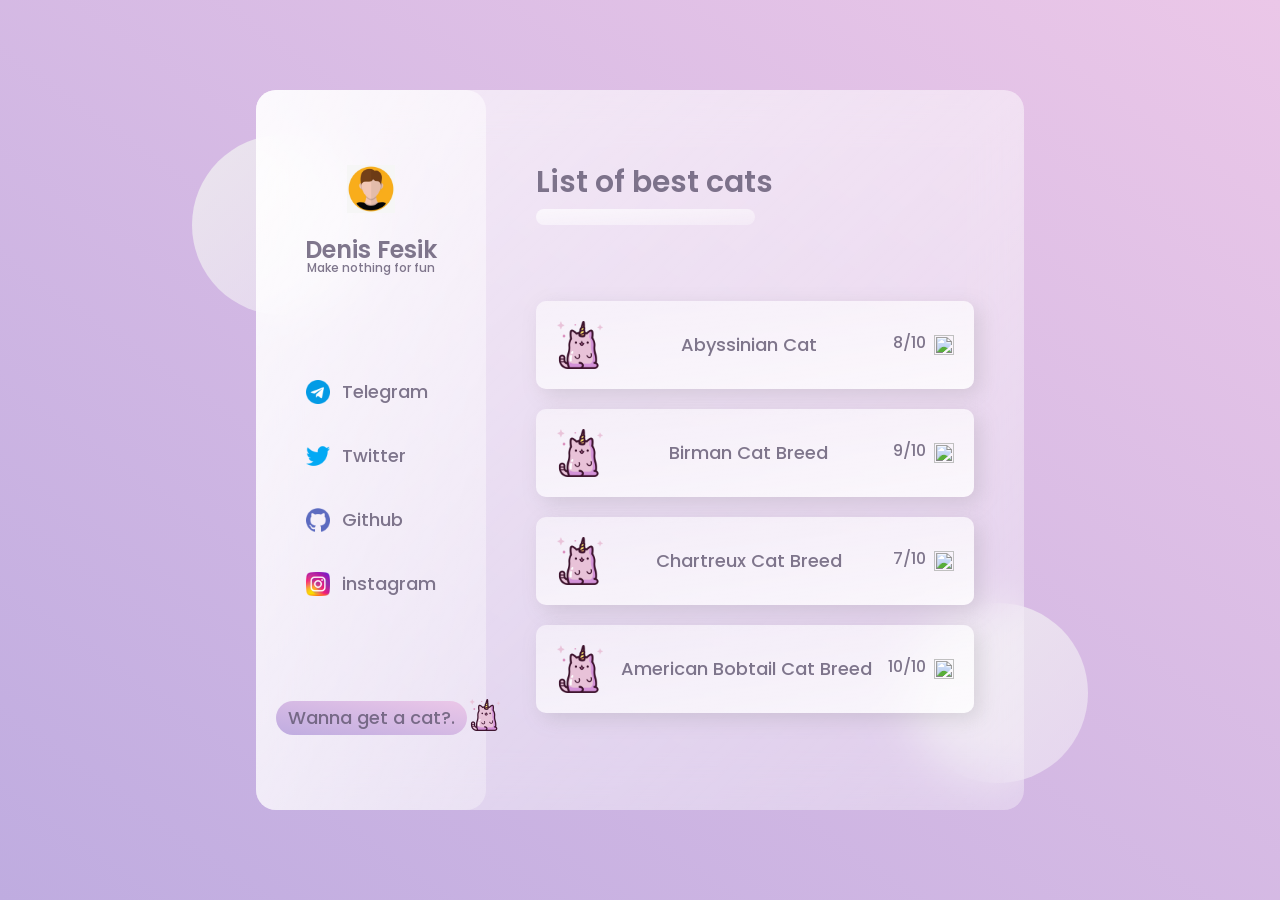
==== index.html @ 33d9208f "Add files via upload" ====
<!DOCTYPE html>
<html lang="en">
  <head>
    <meta charset="UTF-8" />
    <meta name="viewport" content="width=device-width, initial-scale=1.0" />
    <title>Meow-Card(DenisFesyk)</title>
    <link rel="preconnect" href="https://fonts.gstatic.com" />
    <link
      href="https://fonts.googleapis.com/css2?family=Poppins:wght@400;500;700&display=swap"
      rel="stylesheet"
    />
    <link rel="stylesheet" href="css/style.min.css" />
  </head>
  <body>
    <main class="main">
      <section class="glass">
        <div class="dashboard">
          <div class="user">
            <img src="./img/avatar.png" alt="user-photo" class="user-img"/>
            <h3 class="user-name">Denis Fesik</h3>
            <p class="user-descr">Make nothing for fun</p>
          </div>
          <div class="links">
            <a href="https://tele.click/fc0fc0" target="_blank" class="link">
              <img src="./img/telegram.png" alt="Telegram"  class="link-icon"/>
              <h2 class="link-name">Telegram</h2>
            </a>
            <a href="https://twitter.com/smaglos" class="link">
              <img src="./img/twitter.png" alt="Twitter"  class="link-icon"/>
              <h2 class="link-name">Twitter</h2>
            </a>
            <a href="https://github.com/smAglo360" target="_blank" class="link">
              <img src="./img/github.png" alt="Github" class="link-icon" />
              <h2 class="link-name">Github</h2>
            </a>
            <a href="https://instagram.com/fc0fc0" target="_blank" class="link">
              <img src="./img/instagram.png" alt="Instagram" class="link-icon" />
              <h2 class="link-name">instagram</h2>
            </a>
          </div>
          <a href="#" target="_blank" id="random-link" class="cat">
            <h2 class="cat-descr">Wanna get a cat?.</h2>
            <img src="./img/cat.png" alt="" class="cat-icon"/>
          </a>
        </div>
        <div class="cats">
          <div class="cats-focus">
            <h1 class="cats-title">List of best cats</h1>
            <input type="text" />
          </div>
          <div class="cards">
            <div class="card">
              <img src="./img/cat.png" alt="" class="card-img"/>
              <div class="card-info">
                <h2 class="card-text">Abyssinian Cat</h2>
              </div>
              <div class="review">
                <h2 class="rate">8/10</h2>
                <img src="../src/img/stars.png" alt="" class="star">
              </div>
            </div>
            <div class="card">
                <img src="./img/cat.png" alt="" class="card-img"/>
              <div class="card-info">
                <h2 class="card-text">Birman Cat Breed</h2>
                <div class="line"></div>
              </div>
              <div class="review">
                <h2 class="rate">9/10</h2>
                <img src="../src/img/stars.png" alt="" class="star">
              </div>
            </div>
            <div class="card">
                <img src="./img/cat.png" alt="" class="card-img"/>
              <div class="card-info">
                <h2 class="card-text">Chartreux Cat Breed</h2>
                <div class="line"></div>
              </div>
              <div class="review">
                <h2 class="rate">7/10</h2>
                <img src="../src/img/stars.png" alt="" class="star">
              </div>
            </div>
            <div class="card">
                <img src="./img/cat.png" alt="" class="card-img"/>
              <div class="card-info">
                <h2 class="card-text">American Bobtail Cat Breed</h2>
                <div class="line"></div>
              </div>
              <div class="review">
                <h2 class="rate">10/10</h2>
                <img src="../src/img/stars.png" alt="" class="star">
              </div>
            </div>
          </div>
          </div>
        </div>
      </section>
    </main>
    <div class="circle circle-1"></div>
    <div class="circle circle-2"></div>

    <script src="/src/script/script.js"></script>
  </body>
</html>
---- css/style.min.css ----
h1{color:#605670;font-weight:600;font-size:3rem;opacity:.8}h2,p{color:#605670;font-weight:500;opacity:.8}h3{color:#605670;font-weight:600;opacity:.8}*{-webkit-box-sizing:border-box;box-sizing:border-box;margin:0;padding:0;line-height:1;font-weight:400;font-size:62.5%}.main{font-family:"Poppins",sans-serif;min-height:100vh;background:-webkit-gradient(linear, left bottom, right top, from(#BFACE0), to(#EBC7E8));background:-o-linear-gradient(left bottom, #BFACE0, #EBC7E8);background:linear-gradient(to right top, #BFACE0, #EBC7E8);display:-webkit-box;display:-ms-flexbox;display:flex;-webkit-box-align:center;-ms-flex-align:center;align-items:center;-webkit-box-pack:center;-ms-flex-pack:center;justify-content:center}.glass{background:#fff;min-height:80vh;width:60%;background:-webkit-gradient(linear, left top, right bottom, from(rgba(255, 255, 255, 0.7)), to(rgba(255, 255, 255, 0.3)));background:-o-linear-gradient(left top, rgba(255, 255, 255, 0.7), rgba(255, 255, 255, 0.3));background:linear-gradient(to right bottom, rgba(255, 255, 255, 0.7), rgba(255, 255, 255, 0.3));border-radius:2rem;z-index:10;-webkit-backdrop-filter:blur(2.4rem);backdrop-filter:blur(2.4rem);display:-webkit-box;display:-ms-flexbox;display:flex}.circle{position:absolute;background:-webkit-gradient(linear, left top, right bottom, from(rgba(240, 240, 240, 0.8)), to(rgba(255, 255, 255, 0.4)));background:-o-linear-gradient(left top, rgba(240, 240, 240, 0.8), rgba(255, 255, 255, 0.4));background:linear-gradient(to right bottom, rgba(240, 240, 240, 0.8), rgba(255, 255, 255, 0.4));height:18rem;width:18rem;border-radius:50%;z-index:9;-webkit-transition:all .7s;-o-transition:all .7s;transition:all .7s}.circle:hover{-webkit-transform:translate(-6%, -3%);-ms-transform:translate(-6%, -3%);transform:translate(-6%, -3%)}.circle-1{top:15%;left:15%}.circle-2{bottom:13%;right:15%}.circle-2:hover{-webkit-transform:translate(6%, -3%);-ms-transform:translate(6%, -3%);transform:translate(6%, -3%)}.dashboard{-webkit-box-flex:1;-ms-flex:1;flex:1;display:-webkit-box;display:-ms-flexbox;display:flex;-webkit-box-orient:vertical;-webkit-box-direction:normal;-ms-flex-direction:column;flex-direction:column;-webkit-box-align:center;-ms-flex-align:center;align-items:center;-webkit-box-pack:space-evenly;-ms-flex-pack:space-evenly;justify-content:space-evenly;text-align:center;background:-webkit-gradient(linear, left top, right bottom, from(rgba(255, 255, 255, 0.7)), to(rgba(255, 255, 255, 0.3)));background:-o-linear-gradient(left top, rgba(255, 255, 255, 0.7), rgba(255, 255, 255, 0.3));background:linear-gradient(to right bottom, rgba(255, 255, 255, 0.7), rgba(255, 255, 255, 0.3));border-radius:2rem}.user-name{font-size:2.4rem}.user-img{height:4.8rem;width:4.8rem;margin-bottom:2.4rem}.user-descr{font-size:1.2rem}.cat{position:relative;background:-webkit-gradient(linear, left bottom, right top, from(#BFACE0), to(#EBC7E8));background:-o-linear-gradient(left bottom, #BFACE0, #EBC7E8);background:linear-gradient(to right top, #BFACE0, #EBC7E8);border-radius:2rem;display:-webkit-box;display:-ms-flexbox;display:flex;-webkit-box-align:center;-ms-flex-align:center;align-items:center;padding:.8rem 1.2rem;text-decoration:none;list-style:none}.cat-icon{position:absolute;top:-5%;right:-18%;height:3.2 rem;width:3.2rem;-webkit-transition:all .2s;-o-transition:all .2s;transition:all .2s}.cat-icon:hover{-webkit-transform:translateY(-10%);-ms-transform:translateY(-10%);transform:translateY(-10%)}.cat-descr{font-size:1.8rem}.link{display:-webkit-box;display:-ms-flexbox;display:flex;margin:2rem 0rem;padding:1rem 5rem;gap:1.2rem;-webkit-box-align:center;-ms-flex-align:center;align-items:center;list-style:none;text-decoration:none;-webkit-transition:all .2s;-o-transition:all .2s;transition:all .2s}.link:hover{-webkit-transform:translateX(2%);-ms-transform:translateX(2%);transform:translateX(2%)}.link-icon{height:2.4rem;width:2.4rem}.link-name{font-size:1.8rem}.cats{-webkit-box-flex:2;-ms-flex:2;flex:2;margin:5rem;display:-webkit-box;display:-ms-flexbox;display:flex;-webkit-box-orient:vertical;-webkit-box-direction:normal;-ms-flex-direction:column;flex-direction:column;-webkit-box-pack:space-evenly;-ms-flex-pack:space-evenly;justify-content:space-evenly}.cats-title{margin-bottom:1.2rem}.cats-focus{margin-bottom:3rem}.cats input{background:-webkit-gradient(linear, left top, right bottom, from(rgba(255, 255, 255, 0.7)), to(rgba(255, 255, 255, 0.3)));background:-o-linear-gradient(left top, rgba(255, 255, 255, 0.7), rgba(255, 255, 255, 0.3));background:linear-gradient(to right bottom, rgba(255, 255, 255, 0.7), rgba(255, 255, 255, 0.3));border:none;width:50%;padding:.5rem;border-radius:2rem}.card{display:-webkit-box;display:-ms-flexbox;display:flex;background:-webkit-gradient(linear, right bottom, left top, from(rgba(255, 255, 255, 0.8)), to(rgba(255, 255, 255, 0.5)));background:-o-linear-gradient(right bottom, rgba(255, 255, 255, 0.8), rgba(255, 255, 255, 0.5));background:linear-gradient(to left top, rgba(255, 255, 255, 0.8), rgba(255, 255, 255, 0.5));border-radius:1rem;margin:2rem 0rem;padding:2rem;-webkit-box-shadow:6px 6px 20px rgba(122,122,122,.212);box-shadow:6px 6px 20px rgba(122,122,122,.212);-webkit-box-align:center;-ms-flex-align:center;align-items:center;-webkit-box-pack:justify;-ms-flex-pack:justify;justify-content:space-between}.card-img{height:4.8rem;width:4.8rem}.card-text{font-size:1.8rem}.review{display:-webkit-box;display:-ms-flexbox;display:flex;-ms-flex-line-pack:center;align-content:center;-webkit-box-pack:justify;-ms-flex-pack:justify;justify-content:space-between;gap:.8rem}.rate{font-size:1.6rem}.star{display:block;height:2rem;width:2rem}
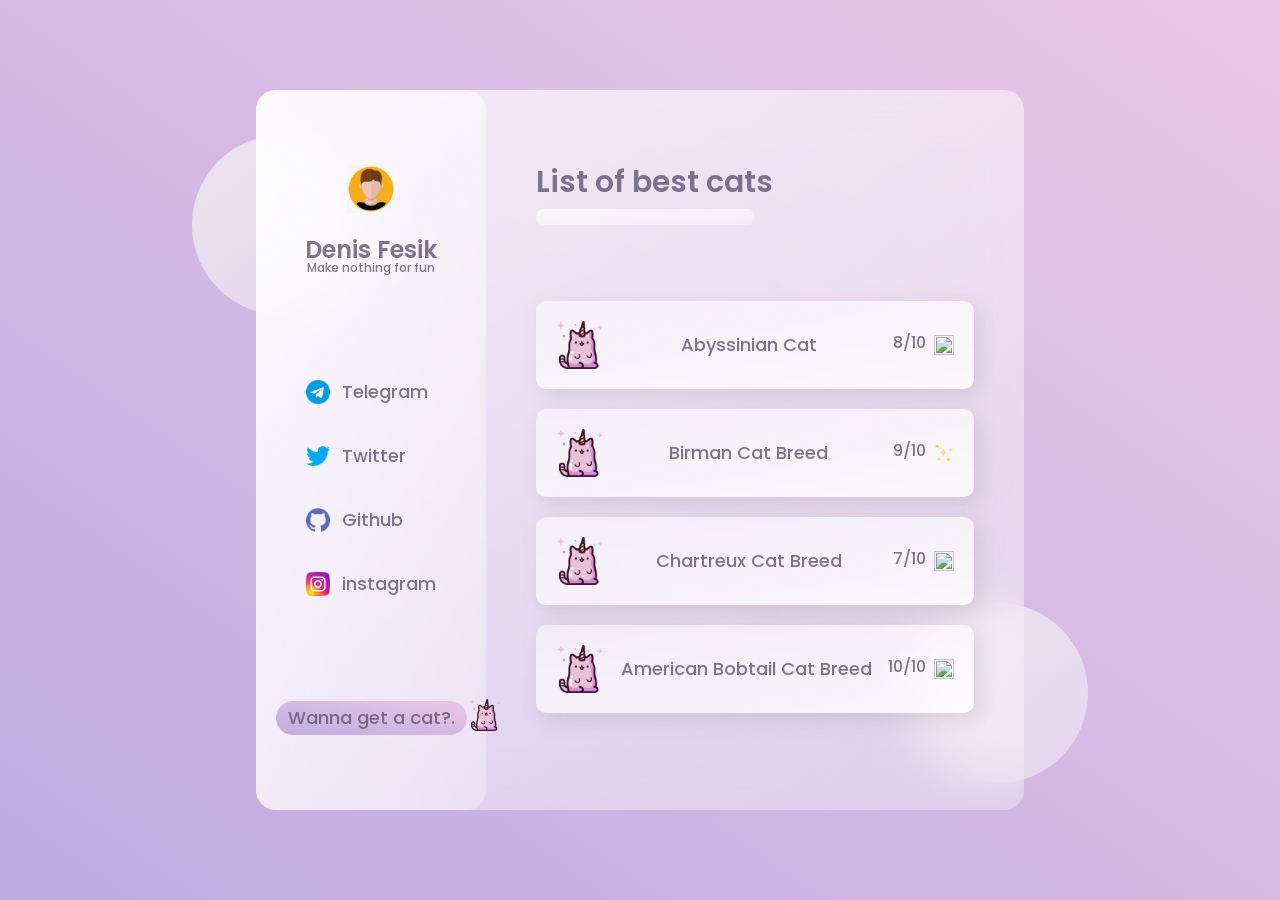
==== commit 0f971191: "Add files via upload" ====
--- a/index.html
+++ b/index.html
@@ -67,7 +67,7 @@
               </div>
               <div class="review">
                 <h2 class="rate">9/10</h2>
-                <img src="../src/img/stars.png" alt="" class="star">
+                <img src="img/stars.png" alt="" class="star">
               </div>
             </div>
             <div class="card">
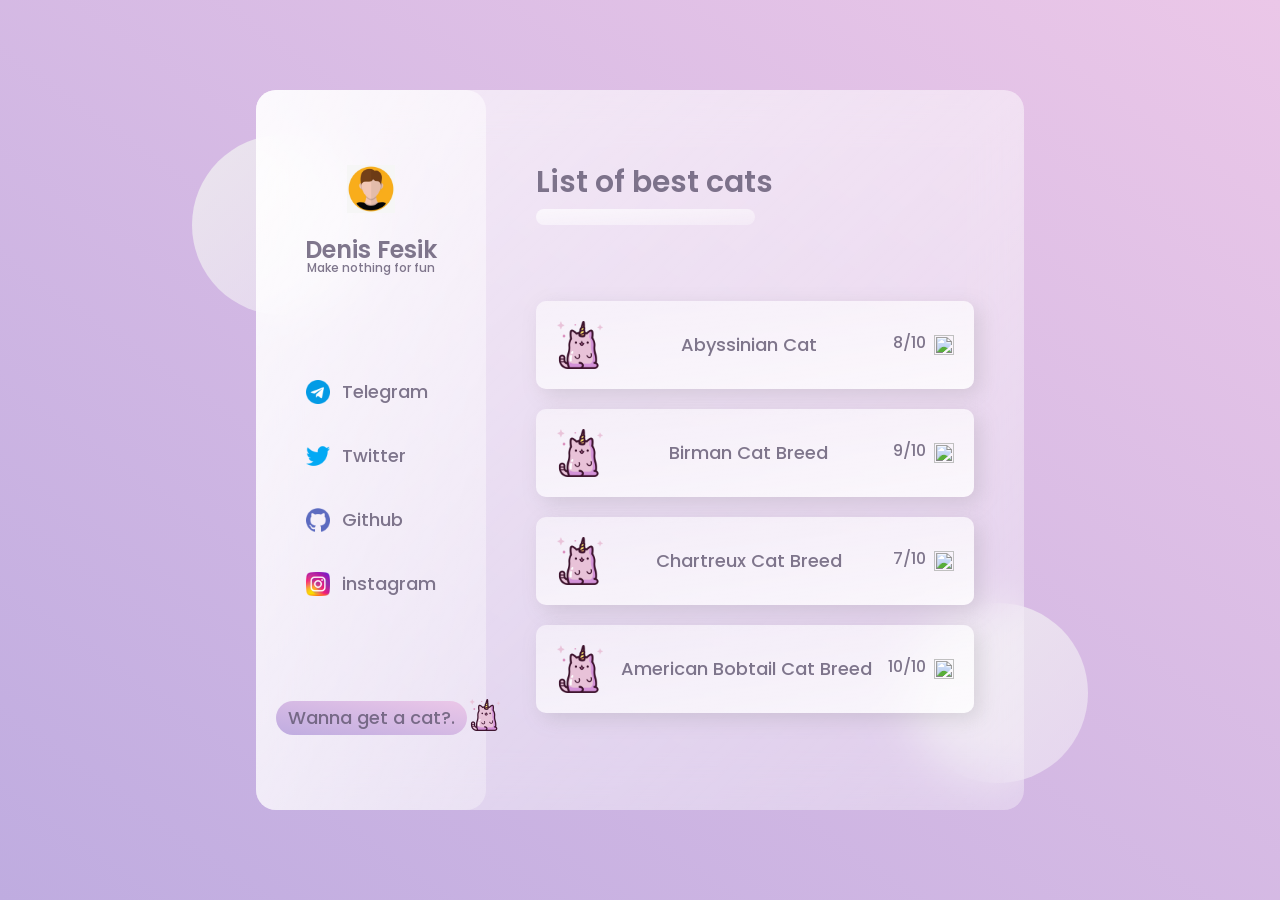
==== commit 7c9b1c0c: "Add files via upload" ====
--- a/index.html
+++ b/index.html
@@ -67,7 +67,7 @@
               </div>
               <div class="review">
                 <h2 class="rate">9/10</h2>
-                <img src="img/stars.png" alt="" class="star">
+                <img src=".img/stars.png" alt="" class="star">
               </div>
             </div>
             <div class="card">
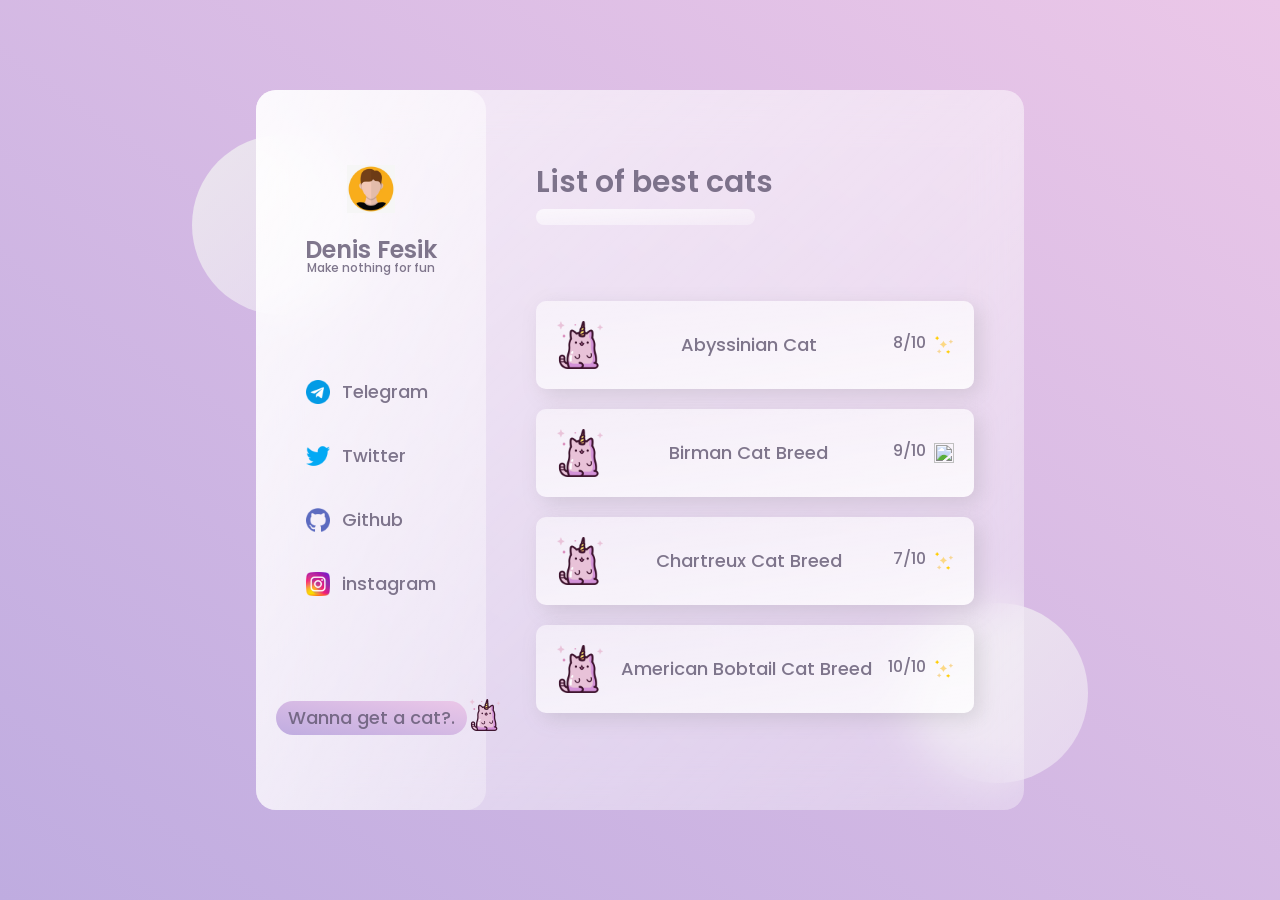
==== commit b3af87aa: "Add files via upload" ====
--- a/index.html
+++ b/index.html
@@ -56,7 +56,7 @@
               </div>
               <div class="review">
                 <h2 class="rate">8/10</h2>
-                <img src="../src/img/stars.png" alt="" class="star">
+                <img src="./img/stars.png" alt="" class="star">
               </div>
             </div>
             <div class="card">
@@ -78,7 +78,7 @@
               </div>
               <div class="review">
                 <h2 class="rate">7/10</h2>
-                <img src="../src/img/stars.png" alt="" class="star">
+                <img src="./img/stars.png" alt="" class="star">
               </div>
             </div>
             <div class="card">
@@ -89,7 +89,7 @@
               </div>
               <div class="review">
                 <h2 class="rate">10/10</h2>
-                <img src="../src/img/stars.png" alt="" class="star">
+                <img src="./img/stars.png" alt="" class="star">
               </div>
             </div>
           </div>
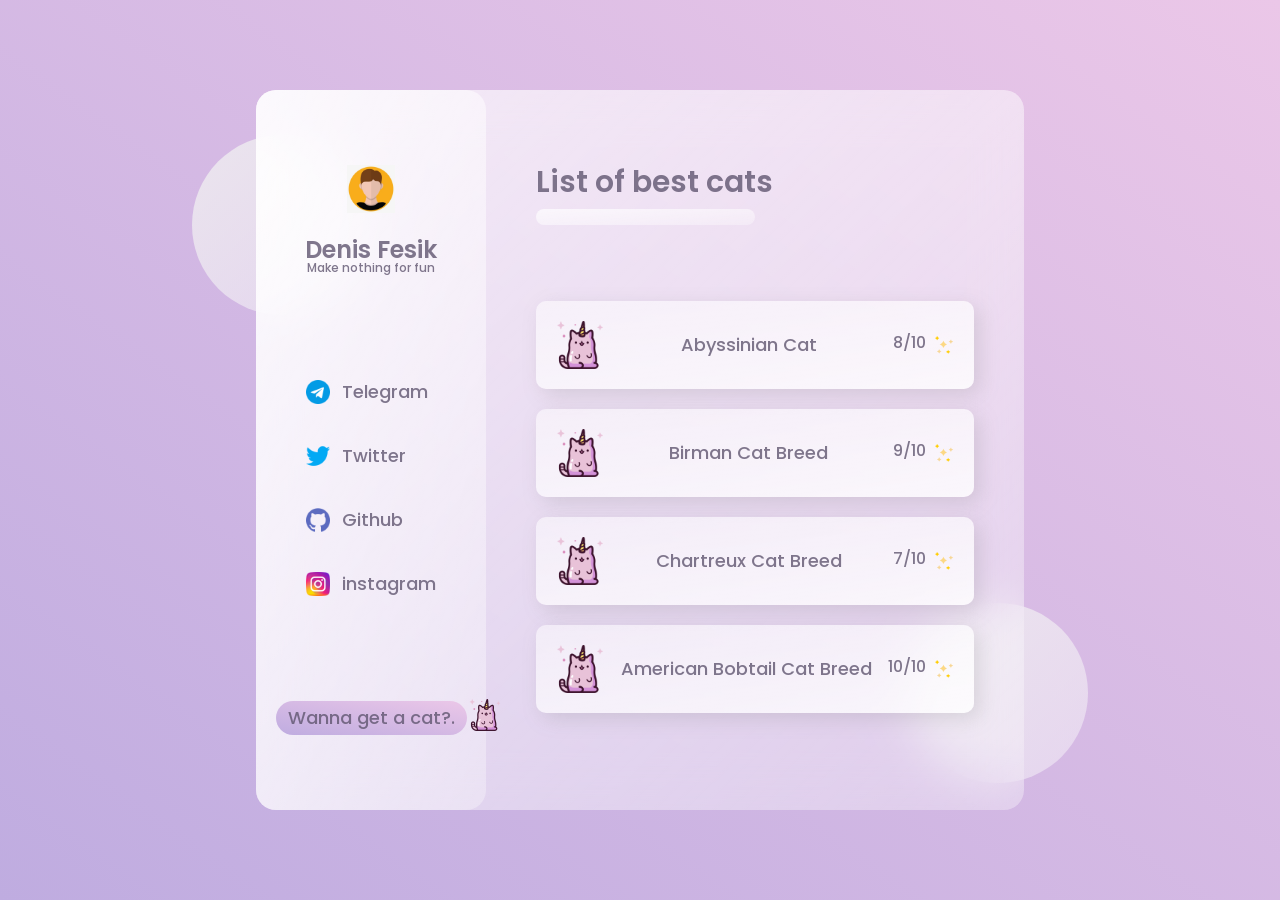
==== commit 13a10e32: "Add files via upload" ====
--- a/index.html
+++ b/index.html
@@ -56,7 +56,7 @@
               </div>
               <div class="review">
                 <h2 class="rate">8/10</h2>
-                <img src="./img/stars.png" alt="" class="star">
+                <img src="img/stars.png" alt="" class="star">
               </div>
             </div>
             <div class="card">
@@ -67,7 +67,7 @@
               </div>
               <div class="review">
                 <h2 class="rate">9/10</h2>
-                <img src=".img/stars.png" alt="" class="star">
+                <img src="img/stars.png" alt="" class="star">
               </div>
             </div>
             <div class="card">
@@ -78,7 +78,7 @@
               </div>
               <div class="review">
                 <h2 class="rate">7/10</h2>
-                <img src="./img/stars.png" alt="" class="star">
+                <img src="img/stars.png" alt="" class="star">
               </div>
             </div>
             <div class="card">
@@ -89,7 +89,7 @@
               </div>
               <div class="review">
                 <h2 class="rate">10/10</h2>
-                <img src="./img/stars.png" alt="" class="star">
+                <img src="img/stars.png" alt="" class="star">
               </div>
             </div>
           </div>
